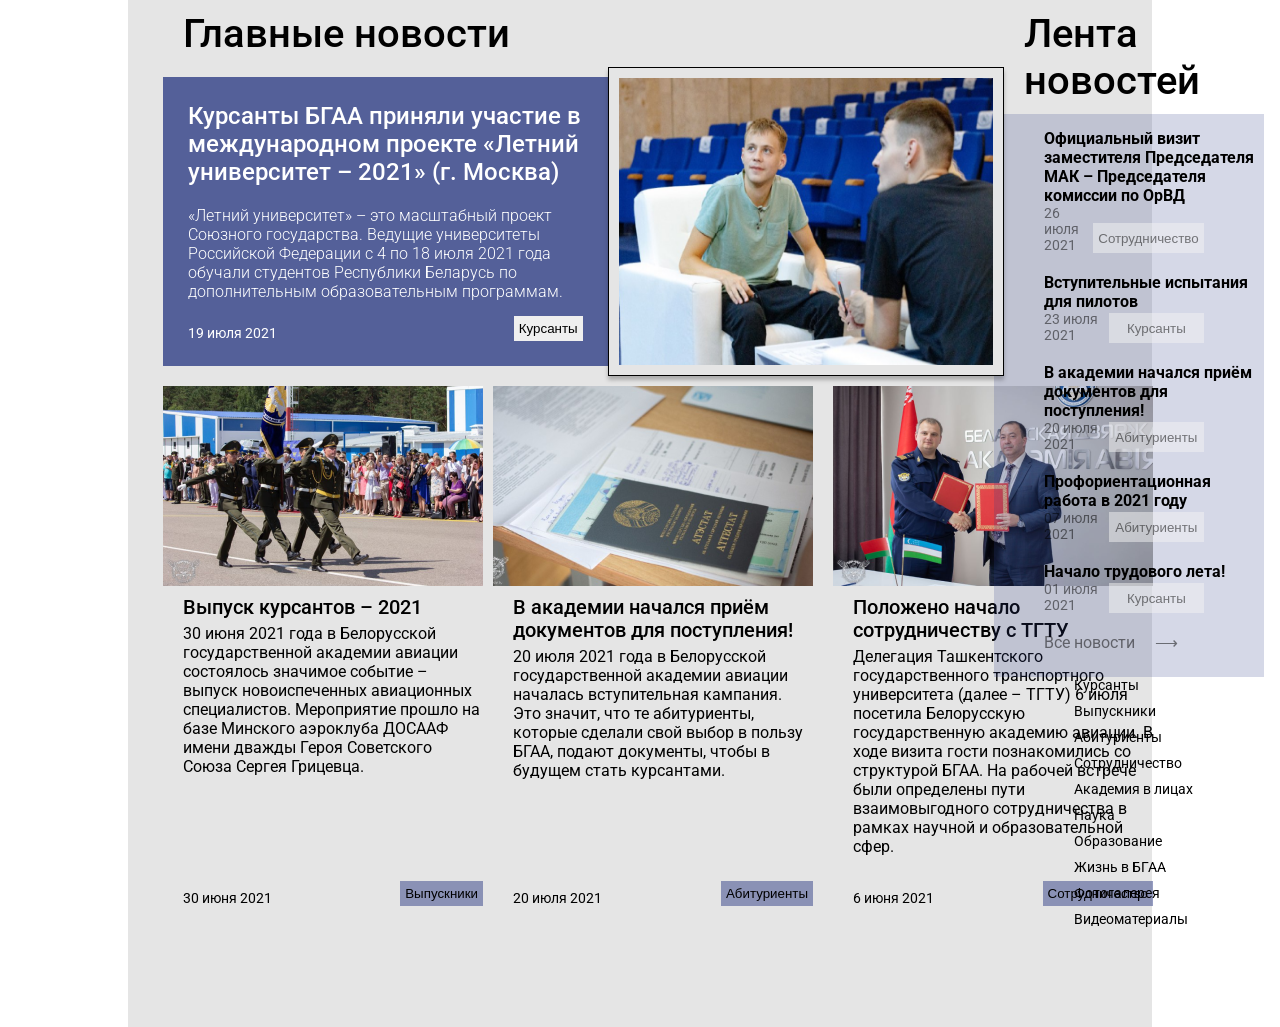
==== index.html @ 96f37839 "complete task without adaptation" ====
<!DOCTYPE html>
<html lang="ru">
<head>
    <meta charset="UTF-8">
    <meta http-equiv="X-UA-Compatible" content="IE=edge">
    <meta name="viewport" content="width=device-width, initial-scale=1.0">
    <title>News</title>
    <link rel="stylesheet" href="css/style.css" />
</head>
<body>

    <div class="container">

        <section class="all-news">

            <div class="news">

                <h2>Главные новости</h2>
                
                <div class="main-news">

                    <div class="left-main-news">

                        <h4>Курсанты БГАА приняли участие в международном проекте «Летний университет – 2021» (г. Москва)</h4>

                        <p>«Летний университет» – это масштабный проект Союзного государства. Ведущие университеты Российской Федерации с 4 по 18 июля 2021 года обучали студентов Республики Беларусь по дополнительным образовательным программам.</p>

                        <div class="date-btn">
                            
                            <span class="date">19 июля 2021</span>

                            <button class="btn">Курсанты</button>

                        </div>

                    </div>

                    <div class="right-main-news">

                        <img src="img/main-news-right.png" alt="main-news-right" />

                    </div>

                </div>

                <ul class="other-news">
                    <li class="left-other-news">

                        <img src="img/left-other-news.png" alt="left-other-news" />

                        <h5>Выпуск курсантов – 2021</h5>

                        <p>30 июня 2021 года в Белорусской государственной академии авиации состоялось значимое событие – выпуск новоиспеченных авиационных специалистов. Мероприятие прошло на базе Минского аэроклуба ДОСААФ имени дважды Героя Советского Союза Сергея Грицевца.</p>

                        <div class="date-btn">

                            <span class="date">30 июня 2021</span>

                            <button class="btn">Выпускники</button>

                        </div>

                    </li>

                    <li class="center-other-news">

                        <img src="img/center-other-news.png" alt="center-other-news" />

                        <h5>В академии начался приём документов для поступления!</h5>

                        <p>20 июля 2021 года в Белорусской государственной академии авиации началась вступительная кампания. Это значит, что те абитуриенты, которые сделали свой выбор в пользу БГАА, подают документы, чтобы в будущем стать курсантами.</p>

                        <div class="date-btn">

                            <span class="date">20 июля 2021</span>

                            <button class="btn">Абитуриенты</button>

                        </div>

                    </li>

                    <li class="right-other-news">

                        <img src="img/right-other-news.png" alt="right-other-news" />

                        <h5>Положено начало сотрудничеству с ТГТУ</h5>

                        <p>Делегация Ташкентского государственного транспортного университета (далее – ТГТУ) 6 июля посетила Белорусскую государственную академию авиации. В ходе визита гости познакомились со структурой БГАА. На рабочей встрече были определены пути взаимовыгодного сотрудничества в рамках научной и образовательной сфер.</p>

                        <div class="date-btn">

                            <span class="date">6 июня 2021</span>

                            <button class="btn">Сотрудничество</button>

                        </div>

                    </li>
                </ul>

            </div>

            <div class="timeline">

                <h2>Лента новостей</h2>

                <ul class="news-headers">
                    <li>

                        <a href="#">Официальный визит заместителя Председателя МАК – Председателя комиссии по ОрВД </a>
                        
                        <div class="date-btn">

                            <span class="date">26 июля 2021</span>

                            <button class="btn">Сотрудничество</button>

                        </div>

                    </li>

                    <li>

                        <a href="#">Вступительные испытания для пилотов</a>
                        
                        <div class="date-btn">

                            <span class="date">23 июля 2021</span>

                            <button class="btn">Курсанты</button>

                        </div>

                    </li>

                    <li>

                        <a href="#">В академии начался приём документов для поступления!</a>
                        
                        <div class="date-btn">

                            <span class="date">20 июля 2021</span>

                            <button class="btn">Абитуриенты</button>

                        </div>      

                    </li>

                    <li>

                        <a href="#">Профориентационная работа в 2021 году</a>
                        
                        <div class="date-btn">

                            <span class="date">07 июля 2021</span>

                            <button class="btn">Абитуриенты</button>

                        </div> 

                    </li>

                    <li>

                        <a href="#">Начало трудового лета!</a>
                        
                        <div class="date-btn">

                            <span class="date">01 июля 2021</span>

                            <button class="btn">Курсанты</button>

                        </div> 

                    </li>

                    <li>

                        <a href="#">Все новости</a>

                    </li>
                </ul>

                <div class="menu">

                    <ul >
                        <li><a href="#">Курсанты</a></li>
                        <li><a href="#">Выпускники</a></li>
                        <li><a href="#">Абитуриенты</a></li>
                        <li><a href="#">Сотрудничество</a></li>
                        <li><a href="#">Академия в лицах</a></li>
                        <li><a href="#">Наука</a></li>
                        <li><a href="#">Образование</a></li>
                        <li><a href="#">Жизнь в БГАА</a></li>
                        <li><a href="#">Фотогалерея</a></li>
                        <li><a href="#">Видеоматериалы</a></li>
                    </ul>

                </div>



            </div>

        </section>

    </div>
</body>
</html>
---- css/style.css ----
@import url('https://fonts.googleapis.com/css2?family=Roboto:ital,wght@0,100;0,300;0,400;0,500;0,700;0,900;1,100;1,300;1,400;1,500;1,700;1,900&display=swap');

* {
    margin: 0;
    padding: 0;
}

body {
    font-family: 'Roboto', sans-serif;
    font-size: 14px;
    line-height: 16px;
}

h2 {
    margin-left: 20px;
    padding: 10px 0 10px 0;
    font-weight: 500;
    font-size: 40px;
    line-height: 47px;
}

h4 {
    color: white;
    font-weight: 500;
    font-size: 24px;
    line-height: 28px;
}

h5 {
    margin-top: 10px;
    font-weight: 500;
    font-size: 20px;
    line-height: 23px;
}

ul {
    list-style: none;
}

a {
    text-decoration: none;
    color: black;
}

a:hover {
    text-decoration: underline;
}

.container {
    width: 80%;
    margin: 0 auto;
    max-width: 1438px;
    background-color: #E5E5E5;
}

.all-news {
    margin-left: 35px;
    display: flex;
    padding-bottom: 100px;
}

.news {
    width: 85%;
}

.date-btn {
    display: flex;
    justify-content: space-between;
    align-items: flex-end;
}

.date {
    color: white;   
}

.btn {
    padding: 5px;
    font-weight: 300;
    cursor: pointer;
    border: none;
}

.other-news {
    width: 15%;
    margin-top: 10px;
    display: flex;
}

.other-news h5,
.other-news p,
.other-news .date-btn {
    margin-left: 20px;
}

.other-news img {
    width: 320px;
    height: 200px;
}

.other-news p {
    margin-top: 5px;
    font-size: 16px;
    line-height: 19px;
    padding-bottom: 25px;
}

.other-news .date-btn {
    flex: auto;
}

.other-news .date-btn .date {
    color: black;
}

.other-news .btn {
    color: black;
    background: rgba(48, 63, 134, 0.5);
}

.other-news .btn:hover {
    border: none;
    background: rgba(48, 63, 134, 0.8);
}

.main-news {
    display: flex;
}

.left-main-news {
    width: 50%;
    padding: 25px;
    margin: 10px 0 10px 0;
    background: rgba(48, 63, 134, 0.8);
}

.left-main-news p {
    margin-top: 20px;
    margin-bottom: 15px;
    color: white;
    font-weight: 300;
    font-size: 16px;
    line-height: 19px;
}

.left-main-news .date-btn .btn:hover {
    border: none;
    background: gray;
}

.right-main-news {
    width: 50%;  
    padding: 10px;  
    border: 1px solid #000000;
    box-sizing: border-box;
    box-shadow: 0px 4px 4px rgba(0, 0, 0, 0.25);
    background-color: #E5E5E5;
    z-index: 2;
}

.right-main-news img {
    height: 100%;
    width: 100%;    
}

.left-other-news,
.center-other-news,
.right-other-news {
    display: flex;
    flex-direction: column;
    justify-content: space-between;
}

.center-other-news {
    padding-left: 10px;
    padding-right: 20px;
}

.right-other-news {
    padding-right: 20px;
}

.timeline {
    display: flex;
    flex-direction: column;
}

.timeline .news-headers {
    background: rgba(48, 63, 134, 0.2);
    margin-left: -10px;
    padding-top: 15px;
    padding-left: 50px;
}

.news-headers a {
    font-size: 16px;
    line-height: 19px;
    margin-bottom: 10px;
    color: black;
    font-weight: bold;
}

.news-headers .date-btn {
    margin-bottom: 20px;
}

.news-headers .date-btn .date {
    color: rgba(0, 0, 0, 0.5);
}

.news-headers .date-btn .btn {
    color: rgba(0, 0, 0, 0.5);
    width: 125px;
    height: 30px;
    background: rgba(243, 243, 243, 0.5);
    margin-right: 60px;
} 

.news-headers .date-btn .btn:hover,
.news-headers .date-btn .btn:active,
.news-headers .date-btn .btn:focus{
    background: gray;
    border: none;
}

.news-headers li:last-child {
    padding-bottom: 25px;
}

.news-headers li:last-child a {
    font-weight: normal;
    color: rgba(0, 0, 0, 0.5);    
}

.news-headers li:last-child a::after {
    content: '\27F6';
    color: rgba(0, 0, 0, 0.5); 
    margin-left: 20px;
} 

.timeline .menu {    
    flex: auto;    
    display: flex;
    justify-content: center;
    align-items: center;
    
}

.timeline .menu li:not(:last-child) {
    margin-bottom: 10px;
}
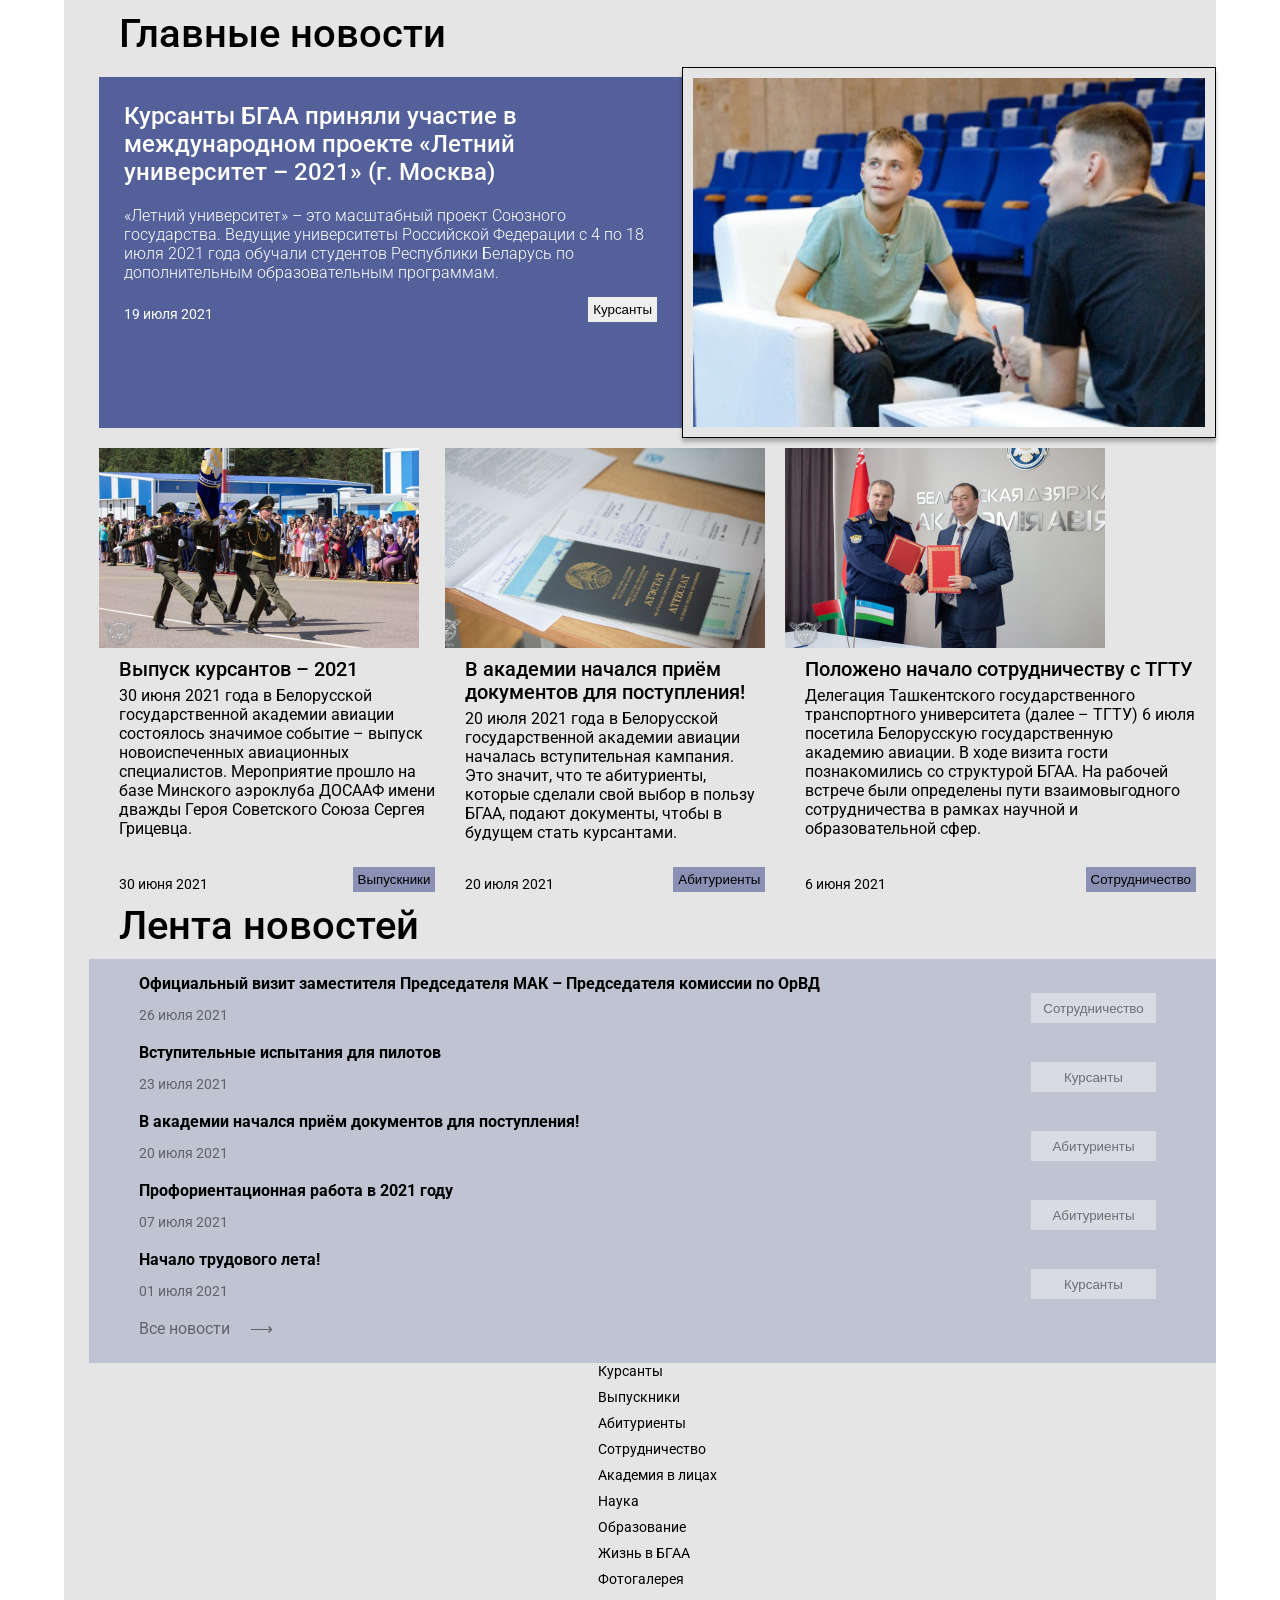
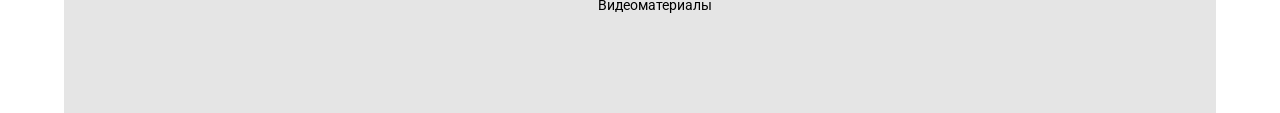
==== commit 699b8110: "move index to main directory" ====
--- a/index.html
+++ b/index.html
@@ -5,7 +5,8 @@
     <meta http-equiv="X-UA-Compatible" content="IE=edge">
     <meta name="viewport" content="width=device-width, initial-scale=1.0">
     <title>News</title>
-    <link rel="stylesheet" href="css/style.css" />
+    <link rel="stylesheet" href="/css/style.css" />
+    <link rel="stylesheet" href="/css/media.css" />
 </head>
 <body>
 
@@ -37,7 +38,7 @@
 
                     <div class="right-main-news">
 
-                        <img src="img/main-news-right.png" alt="main-news-right" />
+                        <img src="/img/main-news-right.png" alt="main-news-right" />
 
                     </div>
 
@@ -46,7 +47,7 @@
                 <ul class="other-news">
                     <li class="left-other-news">
 
-                        <img src="img/left-other-news.png" alt="left-other-news" />
+                        <img src="/img/left-other-news.png" alt="left-other-news" />
 
                         <h5>Выпуск курсантов – 2021</h5>
 
@@ -64,7 +65,7 @@
 
                     <li class="center-other-news">
 
-                        <img src="img/center-other-news.png" alt="center-other-news" />
+                        <img src="/img/center-other-news.png" alt="center-other-news" />
 
                         <h5>В академии начался приём документов для поступления!</h5>
 
@@ -82,7 +83,7 @@
 
                     <li class="right-other-news">
 
-                        <img src="img/right-other-news.png" alt="right-other-news" />
+                        <img src="/img/right-other-news.png" alt="right-other-news" />
 
                         <h5>Положено начало сотрудничеству с ТГТУ</h5>
 
--- a/css/style.css
+++ b/css/style.css
@@ -47,7 +47,7 @@
 }
 
 .container {
-    width: 80%;
+/*     width: 80%; */
     margin: 0 auto;
     max-width: 1438px;
     background-color: #E5E5E5;
--- a/css/media.css
+++ b/css/media.css
@@ -0,0 +1,73 @@
+@media (max-width: 1310px) {
+
+    .container {
+        width: 90%;
+    }
+
+    .all-news {
+        flex-direction: column;
+    }
+
+    .news {
+        width: 100%;
+    }
+
+    .other-news {
+        width: 100%;
+    }
+}
+
+@media (max-width: 1142px) {
+    .other-news {
+        flex-direction: column;        
+    }
+
+    .other-news li {
+        align-items: center;
+    }
+}
+
+@media (max-width: 945px) {
+    .all-news {
+        margin-left: 0;
+    }
+
+    .main-news {
+        flex-direction: column-reverse;
+    }
+
+    .left-main-news {
+        width: auto;
+    }
+
+    .right-main-news {
+        width: auto;
+    }
+
+    .timeline .news-headers {
+        margin-left: 0;
+    }
+}
+
+@media (max-width: 426px) {
+    .other-news img {
+        width: 90%;
+        height: auto;
+    }
+
+    .center-other-news {
+        padding: 0;
+    }
+
+    .right-other-news {
+        padding: 0;
+    }
+
+    .timeline .news-headers {
+        padding-left: 10px;
+    }
+
+    .news-headers .date-btn .btn {
+        margin-right: 20px;
+    }
+}
